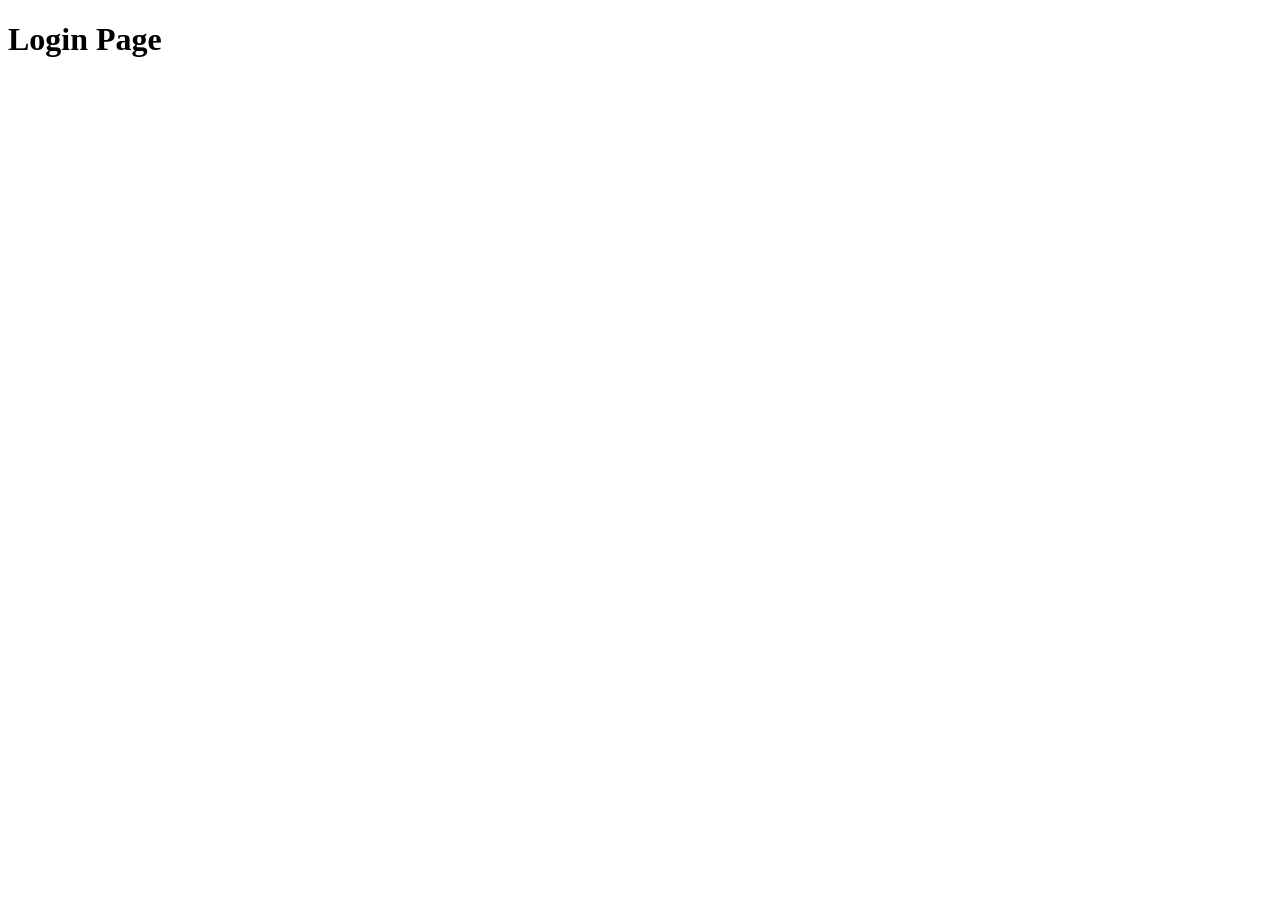
==== login.html @ bd9f8002 "Create login.html" ====
<!DOCTYPE html>
<html lang="en">
<head>
    <meta charset="UTF-8">
    <meta name="viewport" content="width=device-width, initial-scale=1.0">
    <title>Login | YogyaSetu</title>
</head>
<body>
    <h1>Login Page</h1>
</body>
</html>
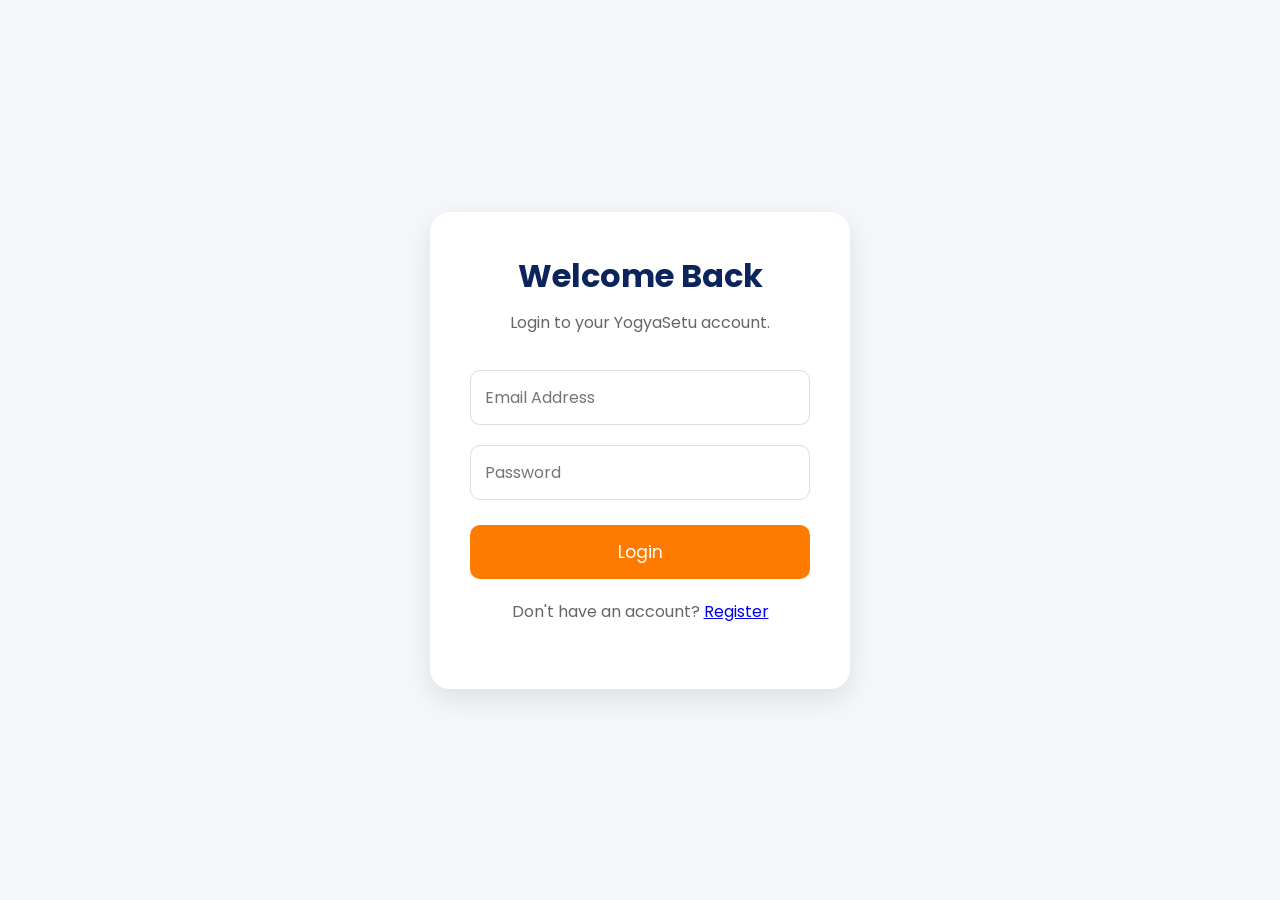
==== commit e1631319: "Update login.html" ====
--- a/login.html
+++ b/login.html
@@ -1,11 +1,46 @@
 <!DOCTYPE html>
 <html lang="en">
 <head>
-    <meta charset="UTF-8">
-    <meta name="viewport" content="width=device-width, initial-scale=1.0">
-    <title>Login | YogyaSetu</title>
+<meta charset="UTF-8">
+<meta name="viewport" content="width=device-width, initial-scale=1.0">
+<title>Login | YogyaSetu</title>
+
+<link rel="stylesheet" href="style.css">
 </head>
+
 <body>
-    <h1>Login Page</h1>
+
+<div class="auth-container">
+
+<div class="auth-box">
+
+<h1>Welcome Back</h1>
+
+<p>Login to your YogyaSetu account.</p>
+
+<form id="loginForm">
+
+<input type="email" placeholder="Email Address" required>
+
+<input type="password" placeholder="Password" required>
+
+<button type="submit">Login</button>
+
+</form>
+
+<p class="bottom-text">
+
+Don't have an account?
+
+<a href="register.html">Register</a>
+
+</p>
+
+</div>
+
+</div>
+
+<script src="script.js"></script>
+
 </body>
 </html>
--- a/style.css
+++ b/style.css
@@ -0,0 +1,688 @@
+/* ===== GOOGLE FONT ===== */
+@import url('https://fonts.googleapis.com/css2?family=Poppins:wght@300;400;500;600;700&display=swap');
+
+*{
+    margin:0;
+    padding:0;
+    box-sizing:border-box;
+    font-family:'Poppins',sans-serif;
+}
+
+body{
+    background:#f5f7fb;
+    color:#222;
+}
+
+/* ================= NAVBAR ================= */
+/* ===== Premium Navbar ===== */
+
+.navbar{
+
+position:sticky;
+
+top:0;
+
+display:flex;
+
+justify-content:space-between;
+
+align-items:center;
+
+padding:18px 8%;
+
+background:rgba(255,255,255,.92);
+
+backdrop-filter:blur(15px);
+
+box-shadow:0 4px 20px rgba(0,0,0,.08);
+
+z-index:999;
+
+}
+
+.logo h2{
+
+color:#0b245b;
+
+font-size:28px;
+
+}
+
+.nav-links{
+
+display:flex;
+
+gap:28px;
+
+}
+
+.nav-links a{
+
+text-decoration:none;
+
+font-weight:600;
+
+color:#333;
+
+transition:.3s;
+
+}
+
+.nav-links a:hover{
+
+color:#ff7b00;
+
+}
+
+.nav-buttons{
+
+display:flex;
+
+gap:12px;
+
+}
+
+.login-btn{
+
+background:white;
+
+border:2px solid #0b245b;
+
+padding:10px 18px;
+
+border-radius:10px;
+
+cursor:pointer;
+
+font-weight:600;
+
+}
+
+.register-btn{
+
+background:#ff7b00;
+
+color:white;
+
+border:none;
+
+padding:10px 20px;
+
+border-radius:10px;
+
+cursor:pointer;
+
+font-weight:600;
+
+}
+
+.register-btn:hover{
+
+background:#e66a00;
+
+}
+
+.login-btn:hover{
+
+background:#0b245b;
+
+color:white;
+
+}
+
+
+/* ================= HERO ================= */
+
+.hero{
+
+    margin-top:75px;
+
+    display:flex;
+    justify-content:space-between;
+    align-items:center;
+
+    padding:70px;
+
+    background:linear-gradient(
+    90deg,
+    #ff9933,
+    white,
+    #138808);
+
+}
+
+.hero-left{
+    width:50%;
+}
+
+.hero-left h1{
+    font-size:52px;
+    color:#0b204a;
+    line-height:65px;
+}
+
+.hero-left p{
+    margin:20px 0;
+    font-size:19px;
+    color:#444;
+}
+
+.search-box{
+    display:flex;
+    margin-top:25px;
+}
+
+.search-box input{
+
+    width:420px;
+
+    padding:16px;
+
+    border:none;
+
+    border-radius:40px 0 0 40px;
+
+    font-size:16px;
+
+}
+
+.search-box button{
+
+    border:none;
+
+    padding:16px 35px;
+
+    background:#ff9933;
+
+    color:white;
+
+    font-size:17px;
+
+    border-radius:0 40px 40px 0;
+
+    cursor:pointer;
+
+}
+
+.hero-right img{
+
+    width:520px;
+
+    border-radius:20px;
+
+    box-shadow:0 15px 40px rgba(0,0,0,.25);
+
+}
+.hero{
+display:flex;
+justify-content:space-between;
+align-items:center;
+padding:70px;
+background:linear-gradient(135deg,#ff9933,#ffffff,#138808);
+}
+
+.hero-left{
+width:50%;
+}
+
+.hero-left h1{
+font-size:55px;
+font-weight:bold;
+margin-bottom:20px;
+}
+
+.hero-left p{
+font-size:20px;
+margin-bottom:25px;
+color:#444;
+}
+
+.search-box{
+display:flex;
+width:500px;
+}
+
+.search-box input{
+flex:1;
+padding:16px;
+border:none;
+border-radius:40px 0 0 40px;
+font-size:18px;
+}
+
+.search-box button{
+padding:16px 30px;
+border:none;
+background:#ff6b00;
+color:white;
+border-radius:0 40px 40px 0;
+font-size:18px;
+cursor:pointer;
+}
+
+.hero-right img{
+width:550px;
+border-radius:20px;
+box-shadow:0 10px 30px rgba(0,0,0,.3);
+}
+
+.stats{
+display:flex;
+gap:20px;
+margin-top:40px;
+}
+
+.card{
+background:white;
+padding:20px;
+border-radius:15px;
+text-align:center;
+width:140px;
+box-shadow:0 10px 25px rgba(0,0,0,.1);
+}
+.category-section{
+    width:90%;
+    margin:60px auto;
+    display:grid;
+    grid-template-columns:repeat(auto-fit,minmax(220px,1fr));
+    gap:25px;
+}
+
+.category-card{
+    background:#fff;
+    padding:30px 20px;
+    border-radius:18px;
+    text-align:center;
+    box-shadow:0 10px 30px rgba(0,0,0,.08);
+    transition:.3s;
+    cursor:pointer;
+}
+
+.category-card:hover{
+    transform:translateY(-10px);
+    box-shadow:0 18px 40px rgba(0,0,0,.15);
+}
+
+.category-card span{
+    font-size:45px;
+}
+
+.category-card h3{
+    margin-top:15px;
+    font-size:22px;
+    color:#1b2d5c;
+}
+
+.category-card p{
+    color:#666;
+    margin-top:10px;
+    font-size:15px;
+}
+.scheme-header{
+    text-align:center;
+    padding:40px;
+}
+
+.scheme-header h1{
+    font-size:40px;
+    color:#1b2d5c;
+}
+
+#searchBox{
+    width:60%;
+    max-width:500px;
+    padding:15px;
+    margin-top:20px;
+    border-radius:10px;
+    border:1px solid #ddd;
+    font-size:16px;
+}
+
+.scheme-grid{
+    width:90%;
+    margin:auto;
+    display:grid;
+    grid-template-columns:repeat(auto-fit,minmax(300px,1fr));
+    gap:25px;
+    padding-bottom:50px;
+}
+
+.scheme-card{
+    background:white;
+    padding:25px;
+    border-radius:18px;
+    box-shadow:0 10px 30px rgba(0,0,0,.08);
+}
+
+.scheme-card h2{
+    color:#1b2d5c;
+}
+
+.scheme-card p{
+    margin:10px 0;
+}
+
+.scheme-card button{
+    margin-top:15px;
+    padding:12px 25px;
+    background:#ff8c00;
+    color:white;
+    border:none;
+    border-radius:8px;
+    cursor:pointer;
+}
+/* Featured Section */
+
+.featured-section{
+    padding:80px 8%;
+    background:#f7f9fc;
+}
+
+.section-title{
+    text-align:center;
+    margin-bottom:50px;
+}
+
+.section-title h2{
+    font-size:38px;
+    color:#0b245b;
+    margin-bottom:10px;
+}
+
+.section-title p{
+    color:#666;
+}
+
+.scheme-grid{
+    display:grid;
+    grid-template-columns:repeat(auto-fit,minmax(320px,1fr));
+    gap:30px;
+}
+
+.scheme-card{
+    background:#fff;
+    border-radius:18px;
+    padding:30px;
+    box-shadow:0 10px 30px rgba(0,0,0,.08);
+    transition:.3s;
+}
+
+.scheme-card:hover{
+    transform:translateY(-8px);
+}
+
+.tag{
+    display:inline-block;
+    padding:6px 14px;
+    border-radius:50px;
+    color:#fff;
+    font-size:13px;
+    margin-bottom:20px;
+}
+
+.central{
+    background:#0b5ed7;
+}
+
+.state{
+    background:#198754;
+}
+
+.scheme-card h3{
+    margin-bottom:15px;
+    color:#0b245b;
+}
+
+.scheme-card p{
+    color:#666;
+    line-height:1.6;
+    margin-bottom:25px;
+}
+
+.scheme-footer{
+    display:flex;
+    justify-content:space-between;
+    align-items:center;
+}
+
+.scheme-footer button{
+    background:#ff8c00;
+    color:#fff;
+    border:none;
+    padding:10px 18px;
+    border-radius:8px;
+    cursor:pointer;
+}
+/* Filter Section */
+
+.filter-section{
+
+    padding:80px 8%;
+    background:white;
+    text-align:center;
+
+}
+
+.filter-section h2{
+
+    font-size:38px;
+    color:#0b245b;
+    margin-bottom:40px;
+
+}
+
+.filter-box{
+
+    display:flex;
+    justify-content:center;
+    gap:20px;
+    flex-wrap:wrap;
+
+}
+
+.filter-box input,
+.filter-box select{
+
+    padding:15px;
+    width:250px;
+    border:1px solid #ddd;
+    border-radius:10px;
+    font-size:16px;
+
+}
+
+.filter-box button{
+
+    padding:15px 35px;
+    background:#ff8c00;
+    color:white;
+    border:none;
+    border-radius:10px;
+    cursor:pointer;
+    font-size:16px;
+
+}
+
+.filter-box button:hover{
+
+    background:#ff6f00;
+
+}
+
+.scheme-footer button:hover{
+    background:#ff6f00;
+}
+.latest-section{
+
+padding:80px 8%;
+
+background:#eef4fb;
+
+}
+
+.latest-section h2{
+
+text-align:center;
+
+font-size:38px;
+
+margin-bottom:40px;
+
+color:#12315f;
+
+}
+
+#latestSchemes{
+
+display:grid;
+
+grid-template-columns:repeat(auto-fit,minmax(320px,1fr));
+
+gap:25px;
+
+}
+
+.latest-card{
+
+background:white;
+
+padding:25px;
+
+border-radius:18px;
+
+box-shadow:0 10px 30px rgba(0,0,0,.08);
+
+}
+
+.latest-card h3{
+
+color:#0b245b;
+
+margin-bottom:15px;
+
+}
+
+.latest-card p{
+
+margin:8px 0;
+
+color:#555;
+
+}
+
+.latest-card button{
+
+margin-top:15px;
+
+background:#ff7b00;
+
+color:white;
+
+border:none;
+
+padding:12px 20px;
+
+border-radius:10px;
+
+cursor:pointer;
+
+}
+@media(max-width:900px){
+
+.navbar{
+
+flex-direction:column;
+
+gap:20px;
+
+}
+
+.nav-links{
+
+flex-wrap:wrap;
+
+justify-content:center;
+
+}
+
+.hero{
+
+flex-direction:column;
+
+text-align:center;
+
+}
+
+.hero-left{
+
+width:100%;
+
+}
+
+.hero-right img{
+
+width:100%;
+
+max-width:420px;
+
+}
+
+}
+/* Authentication Pages */
+
+.auth-container{
+display:flex;
+justify-content:center;
+align-items:center;
+min-height:100vh;
+background:#f5f7fb;
+}
+
+.auth-box{
+width:420px;
+background:#fff;
+padding:40px;
+border-radius:20px;
+box-shadow:0 10px 30px rgba(0,0,0,.1);
+text-align:center;
+}
+
+.auth-box h1{
+margin-bottom:10px;
+color:#0b245b;
+}
+
+.auth-box p{
+color:#666;
+margin-bottom:25px;
+}
+
+.auth-box input{
+width:100%;
+padding:14px;
+margin:10px 0;
+border:1px solid #ddd;
+border-radius:10px;
+font-size:16px;
+box-sizing:border-box;
+}
+
+.auth-box button{
+width:100%;
+padding:14px;
+background:#ff7b00;
+color:white;
+border:none;
+border-radius:10px;
+font-size:17px;
+cursor:pointer;
+margin-top:15px;
+}
+
+.auth-box button:hover{
+background:#e56f00;
+}
+
+.bottom-text{
+margin-top:20px;
+}
